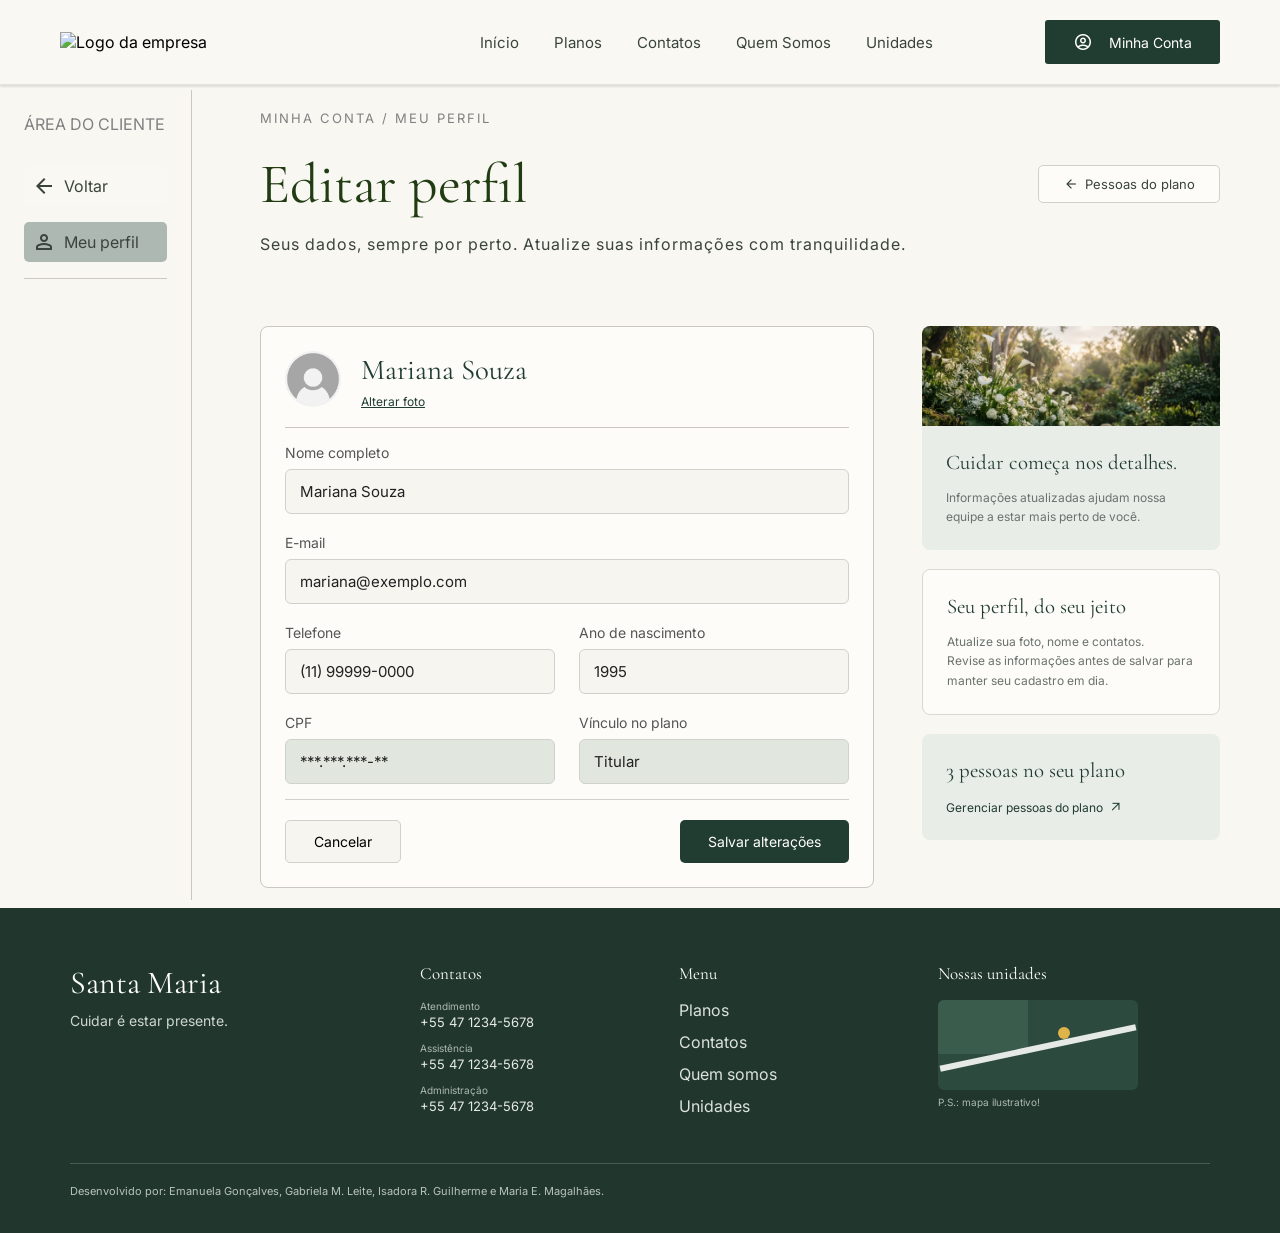
==== html/editarPerfil.html @ 902be1d4 "editar perfil feito" ====
<!DOCTYPE html>
<html lang="pt-br">
<head>
    <meta charset="UTF-8">
    <meta name="viewport" content="width=device-width, initial-scale=1.0">
    <title>Santa Maria - Funerária </title>
    <link rel="stylesheet" href="../css/editarPerfil.css"> <!-- link do css-->
    <link href="https://fonts.googleapis.com/css2?family=Material+Symbols+Outlined" rel="stylesheet" /> <!--Link dos icons (google api)-->
    <script src="../javascript/editarPlano.js" defer></script>
</head>
<body>
    <header> <!-- Menu de navegação da página, com logo e parte de login ao lado-->
        <img src="../img/logo.png" alt="Logo da empresa" class="logo"> <!-- Logo da empresa-->
        <div class="navbar"> 
            <nav> <!--navegação-->
                <ul class="navList" id="navList"> <!-- container das navegações da página -->
                  <li><a href="pagInicial.html">Início</a></li>
                  <li><a href="pagInicial.html#planos">Planos</a></li>
                  <li><a href="pagInicial.html#contatos">Contatos</a></li>
                  <li><a href="pagInicial.html#quemSomos">Quem Somos</a></li>
                  <li><a href="pagInicial.html#unidades">Unidades</a></li>
                </ul>
            </nav>
        </div>
        <a href="conta/login.html" class="btnLink">
            <span class="material-symbols-outlined"> <!-- bonequinho do login no botão-->
                account_circle
            </span>
            Minha Conta
        </a>
    </header>

    <div class="contentWrapper"> <!-- container que envolve o menu e o conteúdo da página -->
        
        <div class="verticalMenu"> <!-- menu que fica na vertical (nossa q surpresa)-->
            <div class="mainMenu"> <!-- parte superior desse menuzinho -->
                <h2>ÁREA DO CLIENTE</h2>
                <a href="pessoasPlano.html" class="btnInactive">
                    <span class="material-symbols-outlined"> <!-- setinha voltar-->
                        arrow_back
                    </span>
                    Voltar
                </a>
                <p class="btnActive">
                    <span class="material-symbols-outlined"> <!-- bonequinho do perfil-->
                        person
                    </span>
                    Meu perfil
                </p>
            </div>
        </div>

        <div class="content"> <!-- conteúdo da página -->

            <div class="titulo"> <!-- Titulos de cima -->
                <h3>MINHA CONTA / MEU PERFIL</h3>
                <div class="tituloLinha"> <!-- titulo + botão "pessoas do plano" lado a lado -->
                    <h1>Editar perfil</h1>
                    <a href="pessoasPlano.html" class="buttonHero">
                        <span class="material-symbols-outlined"> <!-- setinha do botão-->
                            arrow_back
                        </span>
                        Pessoas do plano
                    </a>
                </div>
                <h2>Seus dados, sempre por perto. Atualize suas informações com tranquilidade.</h2>
            </div>

            <div class="cardPerfil"> <!-- card principal do perfil -->
                <div class="pfpName"> <!-- foto + nome do usuário -->
                    <div class="pfp"> 
                        <img id="profileImage" src="../img/fotoPerfil.avif" alt="Foto de perfil do usuário"> 
                    </div> 
                    <div class="nameBox"> 
                        <h2>Mariana Souza</h2>
                        <label for="galleryInput" class="alterarFoto">Alterar foto</label>
                        <input type="file" id="galleryInput" accept="image/*" hidden>
                    </div>
                </div>

                <form action="#" method="POST"> 
                    <div class="formGrid">
                        <div class="formGroup fullWidth">
                            <label for="nome">Nome completo</label>
                            <input type="text" id="nome" name="nome" value="Mariana Souza" required>
                        </div>

                        <div class="formGroup fullWidth">
                            <label for="email">E-mail</label>
                            <input type="email" id="email" name="email" value="mariana@exemplo.com" required>
                        </div>

                        <div class="formGroup">
                            <label for="telefone">Telefone</label>
                            <input type="tel" id="telefone" name="telefone" value="(11) 99999-0000" required>
                        </div>

                        <div class="formGroup">
                            <label for="anoNascimento">Ano de nascimento</label>
                            <input type="number" id="anoNascimento" name="anoNascimento" value="1995" required>
                        </div>

                        <div class="formGroup">
                            <label for="cpf">CPF</label>
                            <input type="text" id="cpf" name="cpf" value="***.***.***-**" readonly>
                        </div>

                        <div class="formGroup">
                            <label for="vinculo">Vínculo no plano</label>
                            <input type="text" id="vinculo" name="vinculo" value="Titular" readonly>
                        </div>
                    </div>
                    <div class="formButtons"> <!-- cancelar na esquerda, salvar na direita -->
                        <button type="button" class="btnCancelar">Cancelar</button>
                        <button type="submit" class="btnSalvar">Salvar alterações</button>
                    </div> 
                </form>
            </div>

            <div class="containerDetails"> <!-- Cards da direita -->
                <div class="cardInfo">
                    <img src="../img/fotoflor.jpeg" alt="Jardim com flores brancas" class="cardImg">
                    <div class="cardBody">
                        <h2>Cuidar começa nos detalhes.</h2>
                        <p>Informações atualizadas ajudam nossa equipe a estar mais perto de você.</p>
                    </div>
                </div>
                <div class="cardInfo2">
                    <h2>Seu perfil, do seu jeito</h2>
                    <p>Atualize sua foto, nome e contatos.<br>Revise as informações antes de salvar para manter seu cadastro em dia.</p>
                </div>
                <div class="cardInfo3">
                    <h2>3 pessoas no seu plano</h2>
                    <a href="pessoasPlano.html" class="btnOut">
                        Gerenciar pessoas do plano
                        <span class="material-symbols-outlined"> <!-- setinha diagonal-->
                            arrow_outward
                        </span>
                    </a>
                </div>
            </div>

        </div>
    </div>

    <footer class="footerSantaMaria"> <!-- IZZIE -->
        <div class="footerContainer">
            <div class="footerTop">
                <!-- Coluna 1: Marca -->
                <div class="footerCol colMarca">
                    <h2 class="footerLogo">Santa Maria</h2>
                    <p class="footerSlogan">Cuidar é estar presente.</p>
                </div>
    
                <!-- Coluna 2: Contatos -->
                <div class="footerCol colContatos">
                    <h3>Contatos</h3>
                    <ul>
                        <li>
                            <span class="contatoLabel">Atendimento</span>
                            <span class="contatoValor">+55 47 1234-5678</span>
                        </li>
                        <li>
                            <span class="contatoLabel">Assistência</span>
                            <span class="contatoValor">+55 47 1234-5678</span>
                        </li>
                        <li>
                            <span class="contatoLabel">Administração</span>
                            <span class="contatoValor">+55 47 1234-5678</span>
                        </li>
                    </ul>
                </div>
    
                <!-- Coluna 3: Menu -->
                <div class="footerCol colMenu">
                    <h3>Menu</h3>
                    <ul>
                        <li><a href="#">Planos</a></li>
                        <li><a href="#">Contatos</a></li>
                        <li><a href="#">Quem somos</a></li>
                        <li><a href="#">Unidades</a></li>
                    </ul>
                </div>
    
                <!-- Coluna 4: Nossas unidades -->
                <div class="footerCol colUnidades">
                    <h3>Nossas unidades</h3>
                    <div class="mapaIlustrativo">
                        <div class="mapaAreaVerde"></div>
                        <div class="mapaRuaPrincipal"></div>
                        <div class="mapaPin"></div>
                    </div>
                    <span class="mapaLegenda">P.S.: mapa ilustrativo!</span>
                </div>
            </div>
    
            <!-- Créditos -->
            <hr class="footerLinha">
            <div class="footerBottom">
                <p>Desenvolvido por: Emanuela Gonçalves, Gabriela M. Leite, Isadora R. Guilherme e Maria E. Magalhães.</p>
            </div>
        </div> <!-- Fecha .footerContainer -->
    </footer>
</body>
</html>
---- css/editarPerfil.css ----
body {
    background-color: #F8F7F2;
    padding-top: 90px;
    
}

* { /*reset geral*/
    margin: 0;
    padding: 0;
    box-sizing: border-box;
    font-family: 'corpo', sans-serif;
    font-weight: 500;
}
html {
    scroll-padding-top: 50px;
    scroll-behavior: smooth;
}

/* ===  Fontes ====*/

@font-face {
    font-family: 'corpo';
    src: url('../fonts/Inter.ttf') format('truetype');
    font-weight: 400;
    font-style: normal;
    font-display: swap;
  }

  @font-face {
    font-family: 'titulo';
    src: url('../fonts/CormorantGaramond-VariableFont_wght.ttf') format('truetype');
    font-weight: 400;
    font-style: normal;
    font-display: swap;
  }

/* === HEADER ====*/

header {
    display: flex;
    justify-content: space-between;
    align-items: center;
    background-color: #f9f8f3;
    padding: 20px 60px;
    border-bottom: 1px solid #e5e4df;
    box-shadow: 0px 2px 2px rgba(0, 0, 0, 0.10);

    position: fixed;
    top: 0;
    left: 0;
    width: 100%;
    box-sizing: border-box;
    z-index: 1000;
}

.logo {
    max-height: 55px;
    width: auto;
}

/* container da barra de navegação */
.nav-list {
    display: flex;
    list-style: none;
    gap: 35px; /* espaço entre os botões */
    margin-left: 10rem;
}

/* tirar estilização dos botões */
.nav-list a {
    text-decoration: none;
    color: #3a443c;
    font-size: 15px;
    font-weight: 500;
}

/* botão "minha conta" verde escuro */
.btn-link {
    display: flex;
    align-items: center;
    justify-content: center;
    gap: 3rem;
    background-color: #213c31;
    color: #ffffff;
    text-decoration: none;
    padding: 12px 28px;
    border-radius: 3px;
    font-size: 14px;
    font-weight: 500;

    transition: background-color 0.2s;
}

/* animação q deixa mais escuro quando passa o mouse */
.btn-link:hover {
    background-color: #172b23;
}

/* google icons api  */
.btn-link .material-symbols-outlined {
    font-size: 20px;
}


/*=== FLEXBOXES ====*/
.contentWrapper {
    display: flex;
    gap: 3rem;
}

.content { 
    display: flex;
    flex: 1;
    gap: 3rem;
    padding: 20px;
}

.columnCenter {
    flex: 2;
}

.containerDetails {
    flex: 1;
}


/*==== MENU VERTICAL NA ESQUERDA====*/

.verticalMenu { /*card principal*/
    height: 90vh;
    width: 12rem;
    border-right: #c9c7bf 1px solid;
    padding: 1.5rem;
}

.verticalMenu h2 {
    font-size:medium;
    color: grey;
    margin-bottom: 2rem;
}

.btnInactive {
    display: block;
    background-color: #f9f8f3;
    border-radius: 5px;
    text-decoration: none;
    color: #3a443c;

    transition: 0.2s ease-in-out;
}

.btnInactive:hover {
  background-color: #cdd3d0;
}

.btnActive {
    background-color: #aeb8b3;
    border-radius: 5px;
    margin-top: 1rem;
    color: #3a443c;
}



.mainMenu { /*Parte superior desse menuzinho*/

}

/* ====FOOTER ----*/


/* Seleciona a tag principal do rodapé */
.footer-santa-maria {
    background-color: #21372e;
    color: #e6eae7;
    padding: 55px 20px 35px;
    box-sizing: border-box;
}

/* O asterisco (*) seleciona TODOS os elementos que estão dentro do rodapé */
.footer-santa-maria * {
    box-sizing: border-box;
    margin: 0;
    padding: 0;
}

/* Container que segura e centraliza o conteúdo para não ficar colado nas pontas em telas muito grandes */
.footer-santa-maria .footer-container {
    max-width: 1140px;
    margin: 0 auto;
}

/* Bloco superior onde ficam as colunas (Marca, Contatos, Menu e Unidades) */
.footer-santa-maria .footer-top {
    display: flex;
    justify-content: space-between;
    align-items: flex-start;
    gap: 32px;
    flex-wrap: wrap;
    padding-bottom: 35px;
}

/* Coluna Marca */
.footer-santa-maria .col-marca {
    flex: 1.4;
    min-width: 210px;
}

/* Seleciona o título principal da marca ("Santa Maria") */
.footer-santa-maria .footer-logo {
    src: url('../fonts/CormorantGaramond-VariableFont_wght.ttf') format('truetype');
    font-size: 32px;
    font-weight: 400;
    color: #ffffff;
    margin-bottom: 10px;
}

/* Seleciona o texto do slogan ("Cuidar é estar presente.") */
.footer-santa-maria .footer-slogan {
    font-size: 14px;
    color: #cfd6d2;
}

/* Títulos das Colunas */
.footer-santa-maria .footer-col h3 {
    src: url('../fonts/Inter.ttf') format('truetype');
    font-size: 17px;
    font-weight: 400;
    color: #ffffff;
    margin-bottom: 16px;
    font: 'titulo';
}

/* Coluna Contatos */
.footer-santa-maria .col-contatos {
    flex: 1;
    min-width: 150px;
    font-family: 'titulo';
}

/* Seleciona o texto do slogan ("Cuidar é estar presente.") */
/* Seleciona as listas não ordenadas (<ul>) dentro das colunas de Contatos e Menu */
.footer-santa-maria .col-contatos ul,
.footer-santa-maria .col-menu ul {
    list-style: none;
}

/* Seleciona cada item da lista (<li>) dentro da coluna de Contatos */
.footer-santa-maria .col-contatos li {
    display: flex;
    flex-direction: column;
    margin-bottom: 12px;
}

/* Seleciona os rótulos menores dos contatos (ex: "Atendimento", "Assistência") */
.footer-santa-maria .contato-label {
    font-size: 10px;
    color: #aeb8b3;
    margin-bottom: 2px;
}

/* Seleciona os valores/números dos contatos */
.footer-santa-maria .contato-valor {
    font-size: 13px;
    color: #e6eae7;
}

/* Coluna Menu */
.footer-santa-maria .col-menu {
    flex: 1;
    min-width: 140px;
}

/* Seleciona cada item da lista (<li>) dentro da coluna de Menu */
.footer-santa-maria .col-menu li {
    margin-bottom: 12px;
}

/* Seleciona os links (<a>) dentro da coluna de Menu */
.footer-santa-maria .col-menu a {
    color: #dce2df;
    text-decoration: none;
}


/* Seleciona o texto "Mapa ilustrativo" abaixo do mapa */
.footer-santa-maria .mapa-legenda {
    display: block;
    font-size: 10px;
    color: #aeb8b3;
    margin-top: 6px;
}

/* Linha e Créditos */
.footer-santa-maria .footer-linha {
    border: none;
    border-top: 1px solid rgba(255, 255, 255, 0.18);
    margin-bottom: 20px;
}

/* Seleciona o parágrafo de créditos na parte inferior ("desenvolvido por...") */
.footer-santa-maria .footer-bottom p {
    font-size: 11px;
    color: #b8c2bd;
}

body {
    background-color: #F8F7F2;
    padding-top: 90px;
}

* { /*reset geral*/
    margin: 0;
    padding: 0;
    box-sizing: border-box;
    font-family: 'corpo', sans-serif;
    font-weight: 500;
}
html {
    scroll-padding-top: 50px;
    scroll-behavior: smooth;
}

/* ===  Fontes ====*/

@font-face {
    font-family: 'corpo';
    src: url('../fonts/Inter.ttf') format('truetype');
    font-weight: 400;
    font-style: normal;
    font-display: swap;
}

@font-face {
    font-family: 'titulo';
    src: url('../fonts/CormorantGaramond-VariableFont_wght.ttf') format('truetype');
    font-weight: 400;
    font-style: normal;
    font-display: swap;
}

/* === HEADER ====*/

header {
    display: flex;
    justify-content: space-between;
    align-items: center;
    background-color: #f9f8f3;
    padding: 20px 60px;
    border-bottom: 1px solid #e5e4df;
    box-shadow: 0px 2px 2px rgba(0, 0, 0, 0.10);

    position: fixed;
    top: 0;
    left: 0;
    width: 100%;
    box-sizing: border-box;
    z-index: 1000;
}

.logo {
    max-height: 55px;
    width: auto;
}

/* container da barra de navegação */
.navList {
    display: flex;
    list-style: none;
    gap: 35px; /* espaço entre os botões */
    margin-left: 10rem;
}

/* tirar estilização dos botões */
.navList a {
    text-decoration: none;
    color: #3a443c;
    font-size: 15px;
    font-weight: 500;
}

/* botão "minha conta" verde escuro */
.btnLink {
    display: flex;
    align-items: center;
    justify-content: center;
    gap: 1rem;
    background-color: #213c31;
    color: #ffffff;
    text-decoration: none;
    padding: 12px 28px;
    border-radius: 3px;
    font-size: 14px;
    font-weight: 500;

    transition: background-color 0.2s;
}

/* animação q deixa mais escuro quando passa o mouse */
.btnLink:hover {
    background-color: #172b23;
}

/* google icons api  */
.btnLink .material-symbols-outlined {
    font-size: 20px;
}


/*=== FLEXBOXES ====*/
.contentWrapper {
    display: flex;
    gap: 3rem;
}

.content { /*grade: titulo ocupa a linha toda, embaixo ficam o card e os cards da direita*/
    flex: 1;
    display: grid;
    grid-template-columns: 1.5fr 1fr;
    column-gap: 3rem;
    align-items: start;
    padding: 20px 60px 20px 20px;
}

.titulo {
    grid-column: 1 / -1; /*ocupa as duas colunas*/
}

.containerDetails {
    display: flex;
    flex-direction: column;
    gap: 1.2rem;
}


/*==== MENU VERTICAL NA ESQUERDA====*/

.verticalMenu { /*card principal*/
    height: 90vh;
    width: 12rem;
    border-right: #c9c7bf 1px solid;
    padding: 1.5rem;
}

.verticalMenu h2 {
    font-size: medium;
    color: grey;
    margin-bottom: 2rem;
}

.btnInactive {
    display: flex;
    align-items: center;
    gap: 8px;
    padding: 8px;
    background-color: #f9f8f3;
    border-radius: 5px;
    text-decoration: none;
    color: #3a443c;

    transition: 0.2s ease-in-out;
}

.btnInactive:hover {
    background-color: #cdd3d0;
}

.btnActive { /*botão da página atual*/
    display: flex;
    align-items: center;
    gap: 8px;
    padding: 8px;
    background-color: #aeb8b3;
    border-radius: 5px;
    margin-top: 1rem;
    color: #3a443c;
    margin-bottom: 1rem;
}

.mainMenu { /*Parte superior desse menuzinho*/
    border-bottom: #c9c7bf 1px solid;
}

/* Titulos de cima */

.titulo h3 {
    color: grey;
    letter-spacing: 2px;
    font-size: small;
    margin-bottom: 1.5rem;
}

.titulo h1 {
    color: #213c13;
    font-family: 'titulo', sans-serif;
    font-size: 3.5rem;
    font-weight: 400;
}

.titulo h2 {
    color: #3a443c;
    font-size: 1rem;
    font-weight: 400;
    margin-bottom: 1.5rem;
    letter-spacing: 1px;
}

.tituloLinha { /*titulo e botão "pessoas do plano" lado a lado*/
    display: flex;
    justify-content: space-between;
    align-items: center;
    margin-bottom: 1rem;
}

.buttonHero { /*botão "pessoas do plano"*/
    display: flex;
    align-items: center;
    gap: 6px;
    padding: 10px 24px;
    border: 1px solid #d1d1cc;
    border-radius: 5px;
    background-color: #fdfcf8;
    color: #3a443c;
    text-decoration: none;
    font-size: 13px;

    transition: background-color 0.2s;
}

.buttonHero:hover {
    background-color: #e6eae7;
}

.buttonHero .material-symbols-outlined {
    font-size: 16px;
}


/*==== CARD DO PERFIL ====*/

.cardPerfil { /*A parte principal*/
    background-color: #fdfcf8;
    border-radius: 8px;
    padding: 1.5rem;
    border: #c9c7bf 1px solid;
}

#profileImage { /*A imagem do perfil*/
    height: 3.5rem;
    width: 3.5rem;
    border-radius: 50%;
    object-fit: cover;
}

.pfpName { /*O nome ao lado*/
    display: flex;
    align-items: center;
    gap: 20px;
    margin-bottom: 1rem;
    border-bottom: #c9c7bf 1px solid;
    padding-bottom: 1rem;
}

.nameBox h2 { /*nome do usuário*/
    font-family: 'titulo', serif;
    font-size: 1.8rem;
    font-weight: 400;
    color: #213c31;
}

.alterarFoto { /*link "alterar foto"*/
    display: inline-block;
    margin-top: 0.4rem;
    font-size: 12px;
    color: #213c31;
    text-decoration: underline;
    cursor: pointer;
}

.formGrid { /*fazer uma grade com o formulario*/
    display: grid;
    grid-template-columns: 1fr 1fr; 
    gap: 20px 24px;
    padding-bottom: 15px;
    border-bottom: 1px solid #d1d1cc;
}

.formGroup { /*Classe das coisas do formulario separadas*/
    display: flex;
    flex-direction: column;
    gap: 8px;
}

.fullWidth {
    grid-column: span 2;
}

.formGroup label { /* as labels do formulario */
    font-size: 14px;
    color: #555;
}

.formGroup input { /*os inputs do formulario*/
    padding: 12px 14px;
    border: 1px solid #d1d1cc;
    border-radius: 6px;
    font-size: 15px;
    background-color: #f6f5ef;
    color: #222;
}

.formButtons { /*container dos botoes cancelar e salvar*/
    display: flex;
    justify-content: space-between; /*cancelar na esquerda, salvar na direita*/
    margin-top: 20px;
    gap: 1rem;
}

.btnCancelar {
    padding: 12px 28px;
    min-width: 108px;
    border: 1px solid #d1d1cc;
    border-radius: 5px;
    font-size: 14px;
    font-weight: 500;
    cursor: pointer;
    background-color: #f6f5ef;

    transition: background-color 0.2s;
}

.btnCancelar:hover {
    background-color: #e0e0d9;
}

.btnSalvar {
    padding: 12px 28px;
    border: none;
    border-radius: 5px;
    font-size: 14px;
    font-weight: 500;
    cursor: pointer;
    background-color: #213c31;
    color: #ffffff;

    transition: background-color 0.2s;
}

.btnSalvar:hover {
    background-color: #172b23;
}

#vinculo {
    background-color: #e1e7df;
    transition: background-color 0.2s;
}

#cpf {
    background-color: #e1e7df;
    transition: background-color 0.2s;
}

#cpf:focus, #vinculo:focus {
    background-color: #d1d7cf;
    outline: none;
}


/*==== cards da  direita ====*/

.cardInfo, .cardInfo2, .cardInfo3 { /*o que os 3 cards tem em comum*/
    border-radius: 8px;
    overflow: hidden;
}

.cardInfo {
    background-color: #e9ede8;
}

.cardImg { /*foto do jardim em cima do primeiro card*/
    width: 100%;
    height: 100px;
    object-fit: cover;
    display: block;
}

.cardBody {
    padding: 1.5rem;
}

.cardInfo2 {
    background-color: #fdfcf8;
    border: 1px solid #d9d8d1;
    padding: 1.5rem;
}

.cardInfo3 {
    background-color: #e9ede8;
    padding: 1.5rem;
}

.cardInfo h2, .cardInfo2 h2, .cardInfo3 h2 { /*titulos dos cards*/
    font-family: 'titulo', serif;
    font-size: 1.3rem;
    font-weight: 400;
    color: #213c31;
    margin-bottom: 0.8rem;
}

.cardInfo p, .cardInfo2 p {
    font-size: 12px;
    line-height: 1.6;
    color: #6b726d;
}

.btnOut { /*link "gerenciar pessoas do plano"*/
    display: inline-flex;
    align-items: center;
    gap: 6px;
    font-size: 12px;
    color: #213c31;
    text-decoration: none;
}

.btnOut .material-symbols-outlined {
    font-size: 14px;
}


/* ====FOOTER ----*/


/* Seleciona a tag principal do rodapé */
.footerSantaMaria {
    background-color: #21372e;
    color: #e6eae7;
    padding: 55px 20px 35px;
    box-sizing: border-box;
}

/* O asterisco (*) seleciona TODOS os elementos que estão dentro do rodapé */
.footerSantaMaria * {
    box-sizing: border-box;
    margin: 0;
    padding: 0;
}

/* Container que segura e centraliza o conteúdo para não ficar colado nas pontas em telas muito grandes */
.footerSantaMaria .footerContainer {
    max-width: 1140px;
    margin: 0 auto;
}

/* Bloco superior onde ficam as colunas (Marca, Contatos, Menu e Unidades) */
.footerSantaMaria .footerTop {
    display: flex;
    justify-content: space-between;
    align-items: flex-start;
    gap: 32px;
    flex-wrap: wrap;
    padding-bottom: 35px;
}

/* Coluna Marca */
.footerSantaMaria .colMarca {
    flex: 1.4;
    min-width: 210px;
}

/* Seleciona o título principal da marca ("Santa Maria") */
.footerSantaMaria .footerLogo {
    font-family: 'titulo', serif; /*src só funciona dentro do @font-face, aqui é font-family*/
    font-size: 32px;
    font-weight: 400;
    color: #ffffff;
    margin-bottom: 10px;
}

/* Seleciona o texto do slogan ("Cuidar é estar presente.") */
.footerSantaMaria .footerSlogan {
    font-size: 14px;
    color: #cfd6d2;
}

/* Títulos das Colunas */
.footerSantaMaria .footerCol h3 {
    font-family: 'titulo', serif;
    font-size: 17px;
    font-weight: 400;
    color: #ffffff;
    margin-bottom: 16px;
}

/* Coluna Contatos */
.footerSantaMaria .colContatos {
    flex: 1;
    min-width: 150px;
}

/* Seleciona as listas não ordenadas (<ul>) dentro das colunas de Contatos e Menu */
.footerSantaMaria .colContatos ul,
.footerSantaMaria .colMenu ul {
    list-style: none;
}

/* Seleciona cada item da lista (<li>) dentro da coluna de Contatos */
.footerSantaMaria .colContatos li {
    display: flex;
    flex-direction: column;
    margin-bottom: 12px;
}

/* Seleciona os rótulos menores dos contatos (ex: "Atendimento", "Assistência") */
.footerSantaMaria .contatoLabel {
    font-size: 10px;
    color: #aeb8b3;
    margin-bottom: 2px;
}

/* Seleciona os valores/números dos contatos */
.footerSantaMaria .contatoValor {
    font-size: 13px;
    color: #e6eae7;
}

/* Coluna Menu */
.footerSantaMaria .colMenu {
    flex: 1;
    min-width: 140px;
}

/* Seleciona cada item da lista (<li>) dentro da coluna de Menu */
.footerSantaMaria .colMenu li {
    margin-bottom: 12px;
}

/* Seleciona os links (<a>) dentro da coluna de Menu */
.footerSantaMaria .colMenu a {
    color: #dce2df;
    text-decoration: none;
}

/* Coluna Unidades */
.footerSantaMaria .colUnidades {
    flex: 1.2;
    min-width: 200px;
}

/* Caixinha do mapa ilustrativo (as 3 divs de dentro ficam posicionadas em cima dela) */
.footerSantaMaria .mapaIlustrativo {
    position: relative;
    width: 200px;
    height: 90px;
    background-color: #2d4a3e;
    border-radius: 6px;
    overflow: hidden;
}

/* Quadrado verde que representa uma área verde/parque */
.footerSantaMaria .mapaAreaVerde {
    position: absolute;
    inset: 0 55% 40% 0;
    background-color: #3a5c4d;
}

/* Linha clara que representa a rua principal */
.footerSantaMaria .mapaRuaPrincipal {
    position: absolute;
    left: 0;
    right: 0;
    top: 50%;
    height: 6px;
    background-color: #e6eae7;
    transform: rotate(-12deg);
}

/* Bolinha amarela que marca a unidade */
.footerSantaMaria .mapaPin {
    position: absolute;
    left: 60%;
    top: 30%;
    width: 12px;
    height: 12px;
    border-radius: 50%;
    background-color: #e0b34a;
}

/* Seleciona o texto "Mapa ilustrativo" abaixo do mapa */
.footerSantaMaria .mapaLegenda {
    display: block;
    font-size: 10px;
    color: #aeb8b3;
    margin-top: 6px;
}

/* Linha e Créditos */
.footerSantaMaria .footerLinha {
    border: none;
    border-top: 1px solid rgba(255, 255, 255, 0.18);
    margin-bottom: 20px;
}

/* Seleciona o parágrafo de créditos na parte inferior ("desenvolvido por...") */
.footerSantaMaria .footerBottom p {
    font-size: 11px;
    color: #b8c2bd;
}
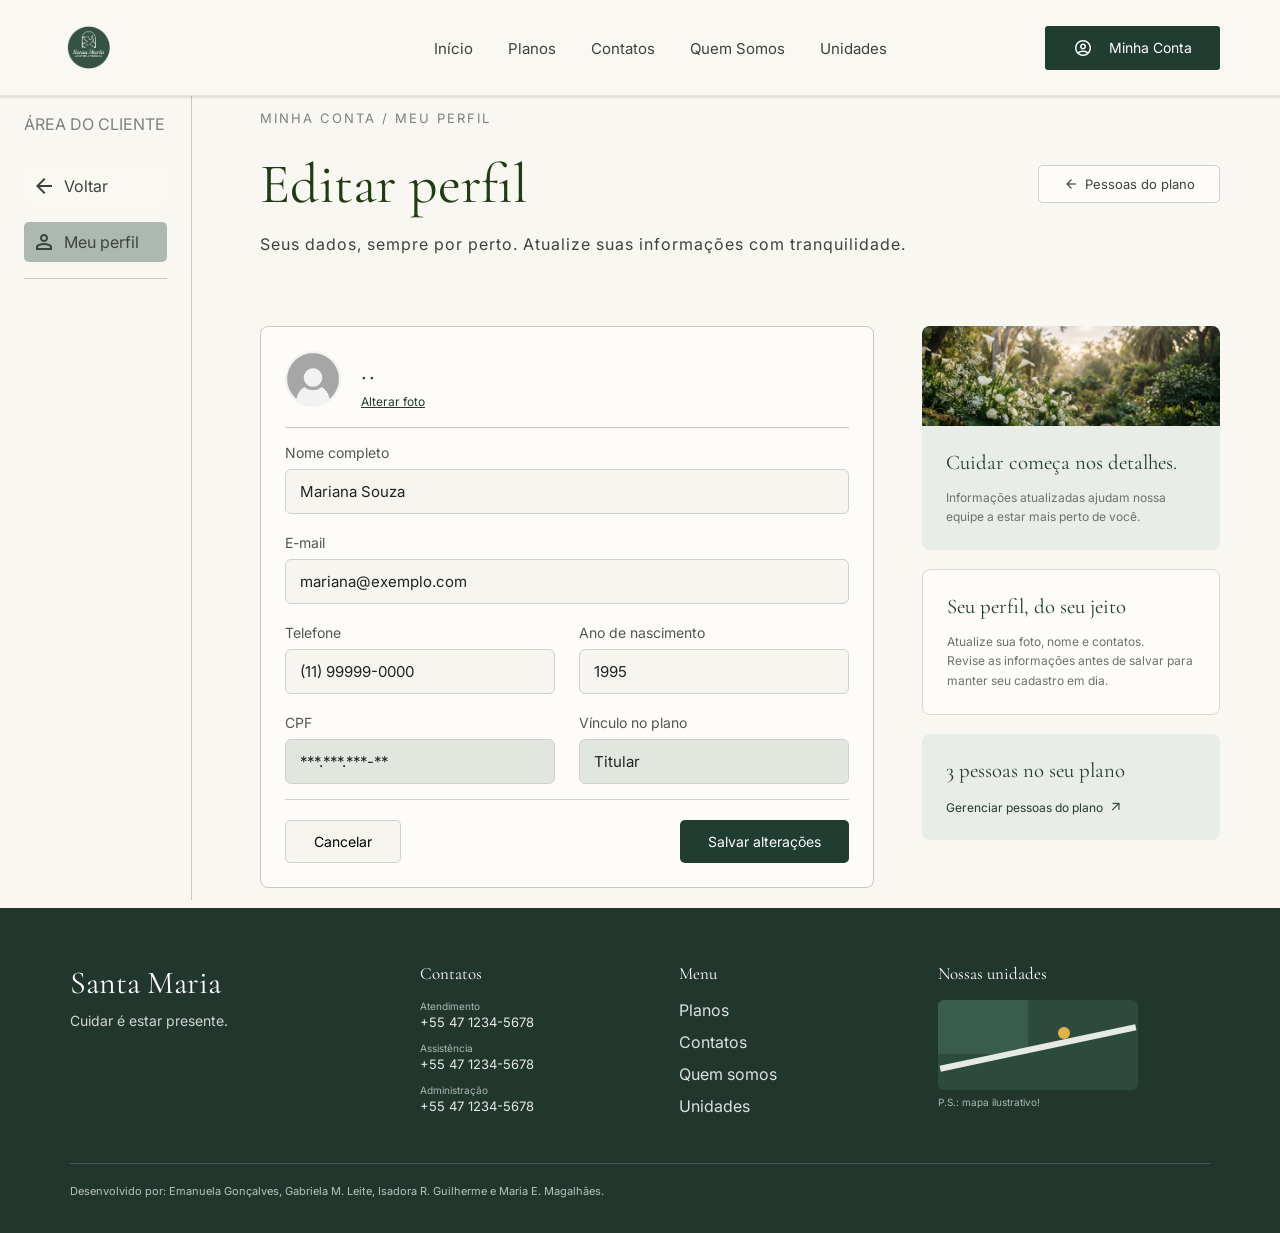
==== commit 7370a6d1: "nao lembro mais oq fiz + adicionar pessoa" ====
--- a/html/editarPerfil.html
+++ b/html/editarPerfil.html
@@ -72,7 +72,7 @@
                         <img id="profileImage" src="../img/fotoPerfil.avif" alt="Foto de perfil do usuário"> 
                     </div> 
                     <div class="nameBox"> 
-                        <h2>Mariana Souza</h2>
+                        <h2>..</h2>
                         <label for="galleryInput" class="alterarFoto">Alterar foto</label>
                         <input type="file" id="galleryInput" accept="image/*" hidden>
                     </div>
